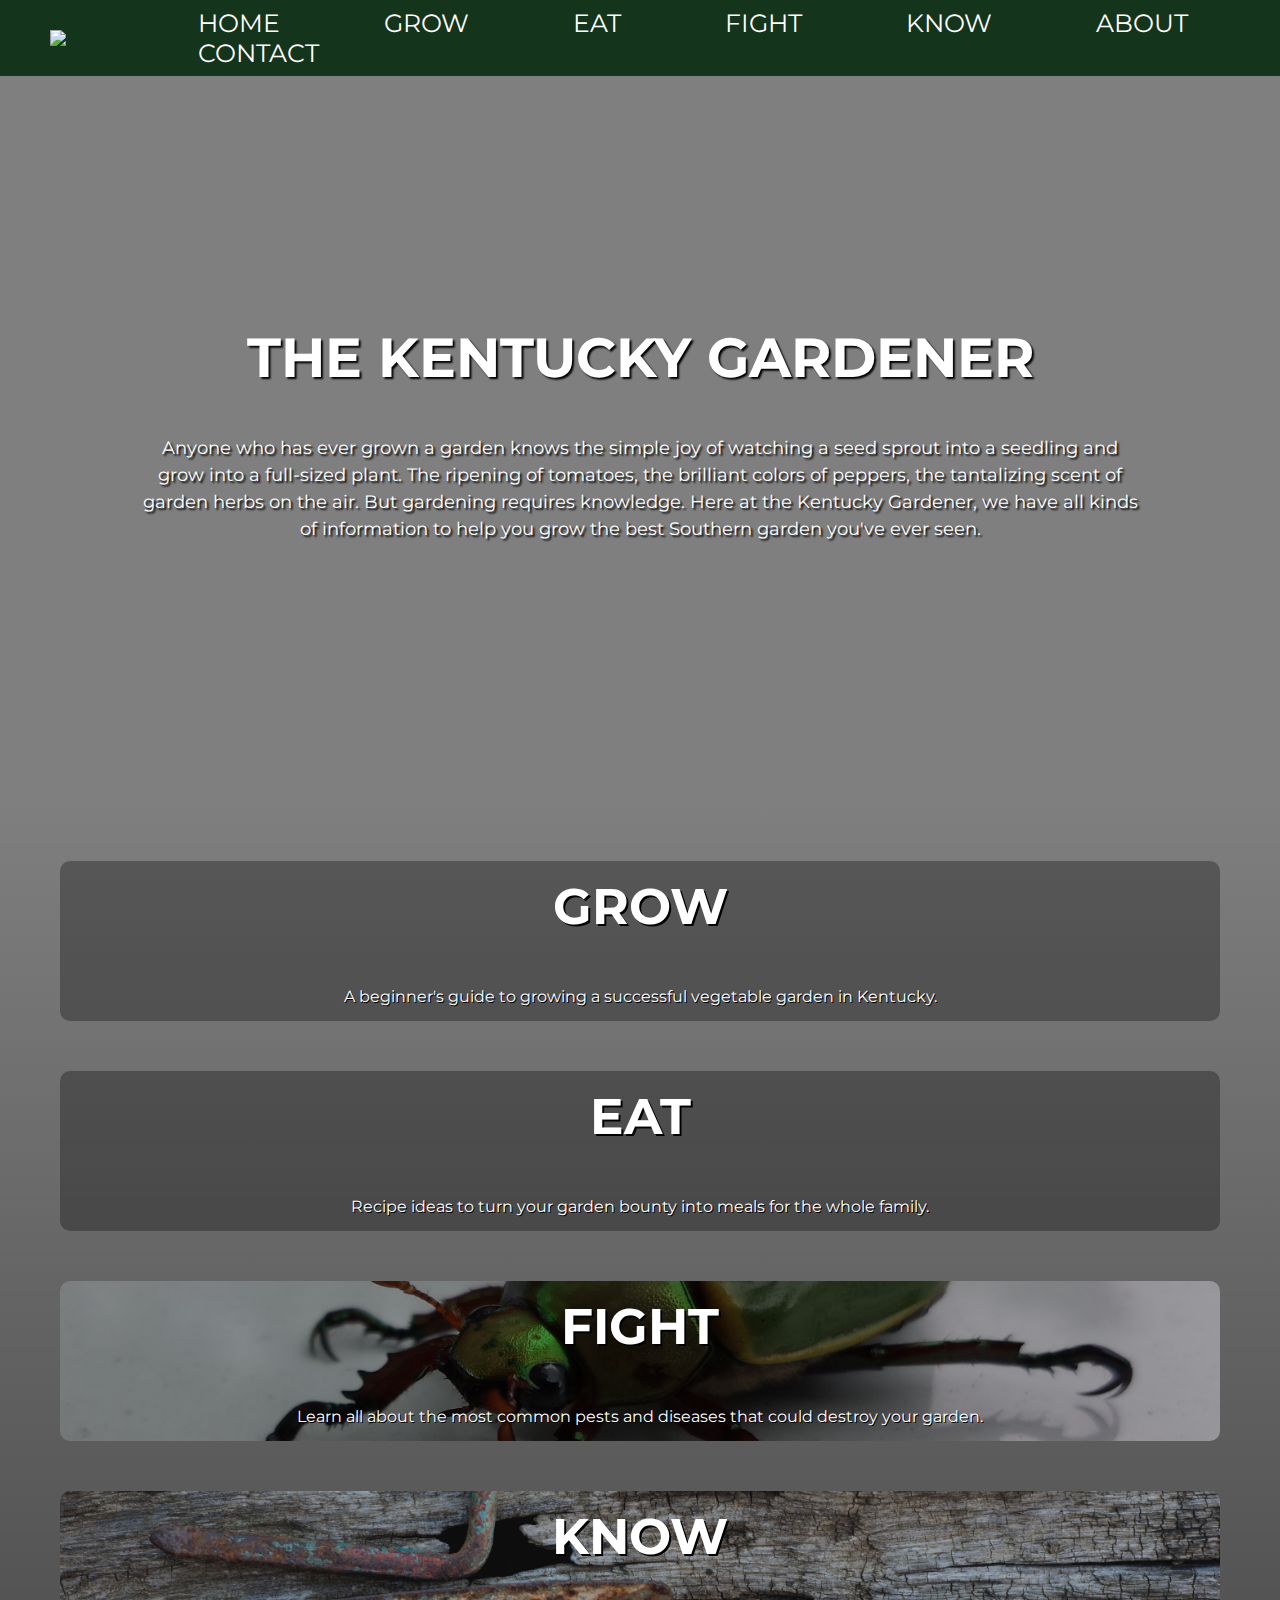
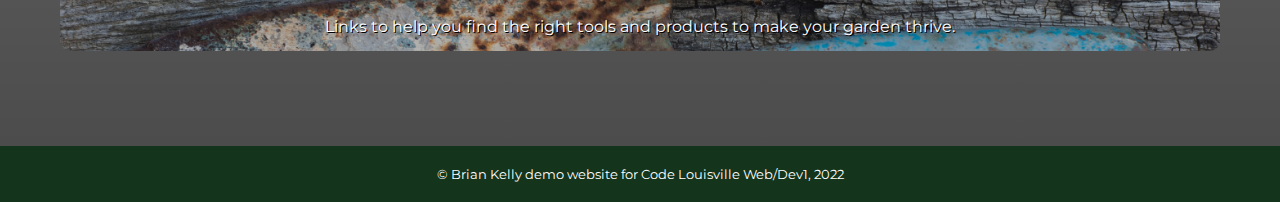
==== index.html @ c199f6f4 "Created here containers for all 7 pages" ====
<!DOCTYPE html>
<html lang="en">

<head>
    <meta charset="UTF-8">
    <meta http-equiv="X-UA-Compatible" content="IE=edge">
    <meta name="viewport" content="width=device-width, initial-scale=1.0">
    <link rel="stylesheet" href="styles.css">

    <link href="https://fonts.googleapis.com/css2?family=Montserrat:wght@600&display=swap" rel="stylesheet">

    <title>Kentucky Gardener</title>
</head>

<body>
    <section class="header-container">
        <header class="header-content">
            <img src="images/logo-white.png" class="logo">
            <nav>
                <ul>
                    <li><a href="/">HOME</a></li>
                    <li><a href="grow.html">GROW</a></li>
                    <li><a href="eat.html">EAT</a></li>
                    <li><a href="fight.html">FIGHT</a></li>
                    <li><a href="know.html">KNOW</a></li>
                    <li><a href="about.html">ABOUT</a></li>
                    <li><a href="contact.html">CONTACT</a></li>
                </ul>
            </nav>
        </header>
    </section>

    <section class="hero-container">

        <div class="hero-content">

            <h1>The Kentucky Gardener</h1>

            <p>Anyone who has ever grown a garden knows the simple joy of watching a seed sprout into a seedling and
                grow into a full-sized plant. The ripening of tomatoes, the brilliant colors of peppers, the tantalizing
                scent of garden herbs on the air. But gardening requires knowledge. Here at the
                Kentucky Gardener, we have all kinds of information to help you grow the best Southern garden you've
                ever seen.</p>

        </div>

    </section>

    <section class="card-container">

        <main class="card-content">
            <a href="grow.html" class="card-nav">
                <article class="card card-grow">
                    <h2>GROW</h2>
                    <p>A beginner's guide to growing a successful vegetable
                        garden in Kentucky.
                    </p>
                </article>
            </a>
            <a href="eat.html" class="card-nav">
                <article class="card card-eat">
                    <h2>EAT</h2>
                    <p>Recipe ideas to turn your garden bounty into meals for the
                        whole family.</p>
                </article>
            </a>
            <a href="pests.html" class="card-nav">
            <article class="card card-pests">
                <h2>FIGHT</h2>
                <p>Learn all about the most common pests and diseases that could
                    destroy your garden.</p>
            </article>
            </a>
            <a href="know.html" class="card-nav">
            <article class="card card-know">
                <h2>KNOW</h2>
                <p>Links to help you find the right tools and products to make
                    your garden thrive.</p>
            </article>
            </a>
        </main>
    </section>

    <section class="footer-container">

        <footer class="footer-content">

            <p>&copy; Brian Kelly demo website for Code Louisville Web/Dev1, 2022</p>

        </footer>

    </section>
</body>



</html>
---- styles.css ----
* {
    margin: 0;
    padding: 0;
    font-family: 'Montserrat', sans-serif;
}

/* header and navigation */

.header-container {
    background: #14341c;
    display: flex;
    justify-content: center;
    align-items: center;
    padding: 8px 0;
}

.header-content {
    color: white;
    width: 100%;
    display: flex;
    flex-direction: row;
    justify-content: space-between;
    align-items: center;
    padding-right: 50px;
    margin: 0;
}

.logo {
    width: 50px;
    padding: 5px 5px 5px 50px;
}

nav ul li {
    list-style: none;
    display: inline-block;
    padding-left: 100px;
}

nav ul li a {
    text-decoration: none;
    color: white;
    font-size: 25px;
}

/* main container for each page */

.hero-container {
    display: flex;
    background-image: linear-gradient(rgba(0, 0, 0, 50%), rgba(0, 0, 0, 50%)), url(images/main-background.jpg);
    background-size: cover;
    height: 80vh;
    margin: 0;
    align-items: center;
    justify-content: center;
}

/* change the background images based on the landing page */

.hero-container-grow {
    background-image: linear-gradient(rgba(0, 0, 0, 50%), rgba(0, 0, 0, 50%)), url(images/grow.jpg);
}

.hero-container-eat {
    background-image: linear-gradient(rgba(0, 0, 0, 50%), rgba(0, 0, 0, 50%)), url(images/eat.jpg);
}

.hero-container-fight {
    background-image: linear-gradient(rgba(0, 0, 0, 50%), rgba(0, 0, 0, 50%)), url(images/fight.jpg);
}

.hero-container-know {
    background-image: linear-gradient(rgba(0, 0, 0, 50%), rgba(0, 0, 0, 50%)), url(images/know.jpg);
}

.hero-container-about {
    background-image: linear-gradient(rgba(0, 0, 0, 50%), rgba(0, 0, 0, 50%)), url(images/about.jpg);
}
 
.hero-container-contact {
        background-image: linear-gradient(rgba(0, 0, 0, 50%), rgba(0, 0, 0, 50%)), url(images/contact.jpg);
}

.hero-content {
    width: 100%;
    max-width: 1000px;
    text-align: center;
    padding: 20px;
    margin: 0 auto;
}

.hero-content h1 {
    font-family: 'Montserrat', sans-serif;
    font-size: 55px;
    color: white;
    line-height: 1;
    margin: 0 0 50px 0;
    text-transform: uppercase;
    text-shadow: 2px 2px 2px black;
}

.hero-content p {
    font-family: 'Montserrat', sans-serif;
    font-size: 18px;
    color: white;
    line-height: 1.5;
    text-shadow: 2px 2px 2px black;
}

/* clickable card section */

.card-container {
    background-image: linear-gradient(rgba(0, 0, 0, 50%), rgba(0, 0, 0, 70%)), url(images/card-background.jpg);
    background-size: cover;
    display: flex;
    justify-content: center;
    align-items: center;
    padding: 30px 0;
}

.card-content {
    color: white;
    width: 100%;
    max-width: 1200px;
    text-align: center;
    padding: 15px;
}

.card {
    border-radius: 10px;
    padding: 15px 25px;
    cursor: pointer;
    margin: 20px 20px 50px 20px;
    background-position: center;
    background-size: cover;
    transition: transform 0.5s;
}

/* change the background images of each card */

.card-grow {
    background-image: linear-gradient(rgba(0, 0, 0, 30%), rgba(0, 0, 0, 30%)), url(images/grow.jpg);
}

.card-eat {
    background-image: linear-gradient(rgba(0, 0, 0, 30%), rgba(0, 0, 0, 30%)), url(images/eat.jpg);
}

.card-pests {
    background-image: linear-gradient(rgba(0, 0, 0, 30%), rgba(0, 0, 0, 30%)), url(images/fight.jpg);
}

.card-know {
    background-image: linear-gradient(rgba(0, 0, 0, 30%), rgba(0, 0, 0, 30%)), url(images/know.jpg);
}

/* assign varous traits to the cards */

.card:hover {
    transform: translateY(-7px);
}

.card p {
    text-shadow: 1px 1px black;
    text-align: center;
    padding-top: 50px;
}

.card h2 {
    color: white;
    text-shadow: 2px 2px black;
    text-align: center;
    font-size: 50px;
}

.card-nav {
    text-decoration: none;
    color: white;
}

/* main footer for each page */

.footer-container {
    background: #14341c;
    display: flex;
    justify-content: center;
    align-items: center;
    padding: 20px;
}

.footer-content {
    font-size: 13px;
    color: white;
    text-align: center;
}


/* TO DO figure out where to put these in proper order */

.item-container {
    background: #14341c;
    display: flex;
    flex-direction: row;
    justify-content: space-between;
    margin: 50px;
    max-height: 150px;
    max-width: 1000px;
}

.item-image img {
    display: block;
    max-height: 130px;
    padding: 10px;
}

.item-container p {
    color: white;
    padding: 10px;
    text-align: center;
    
}
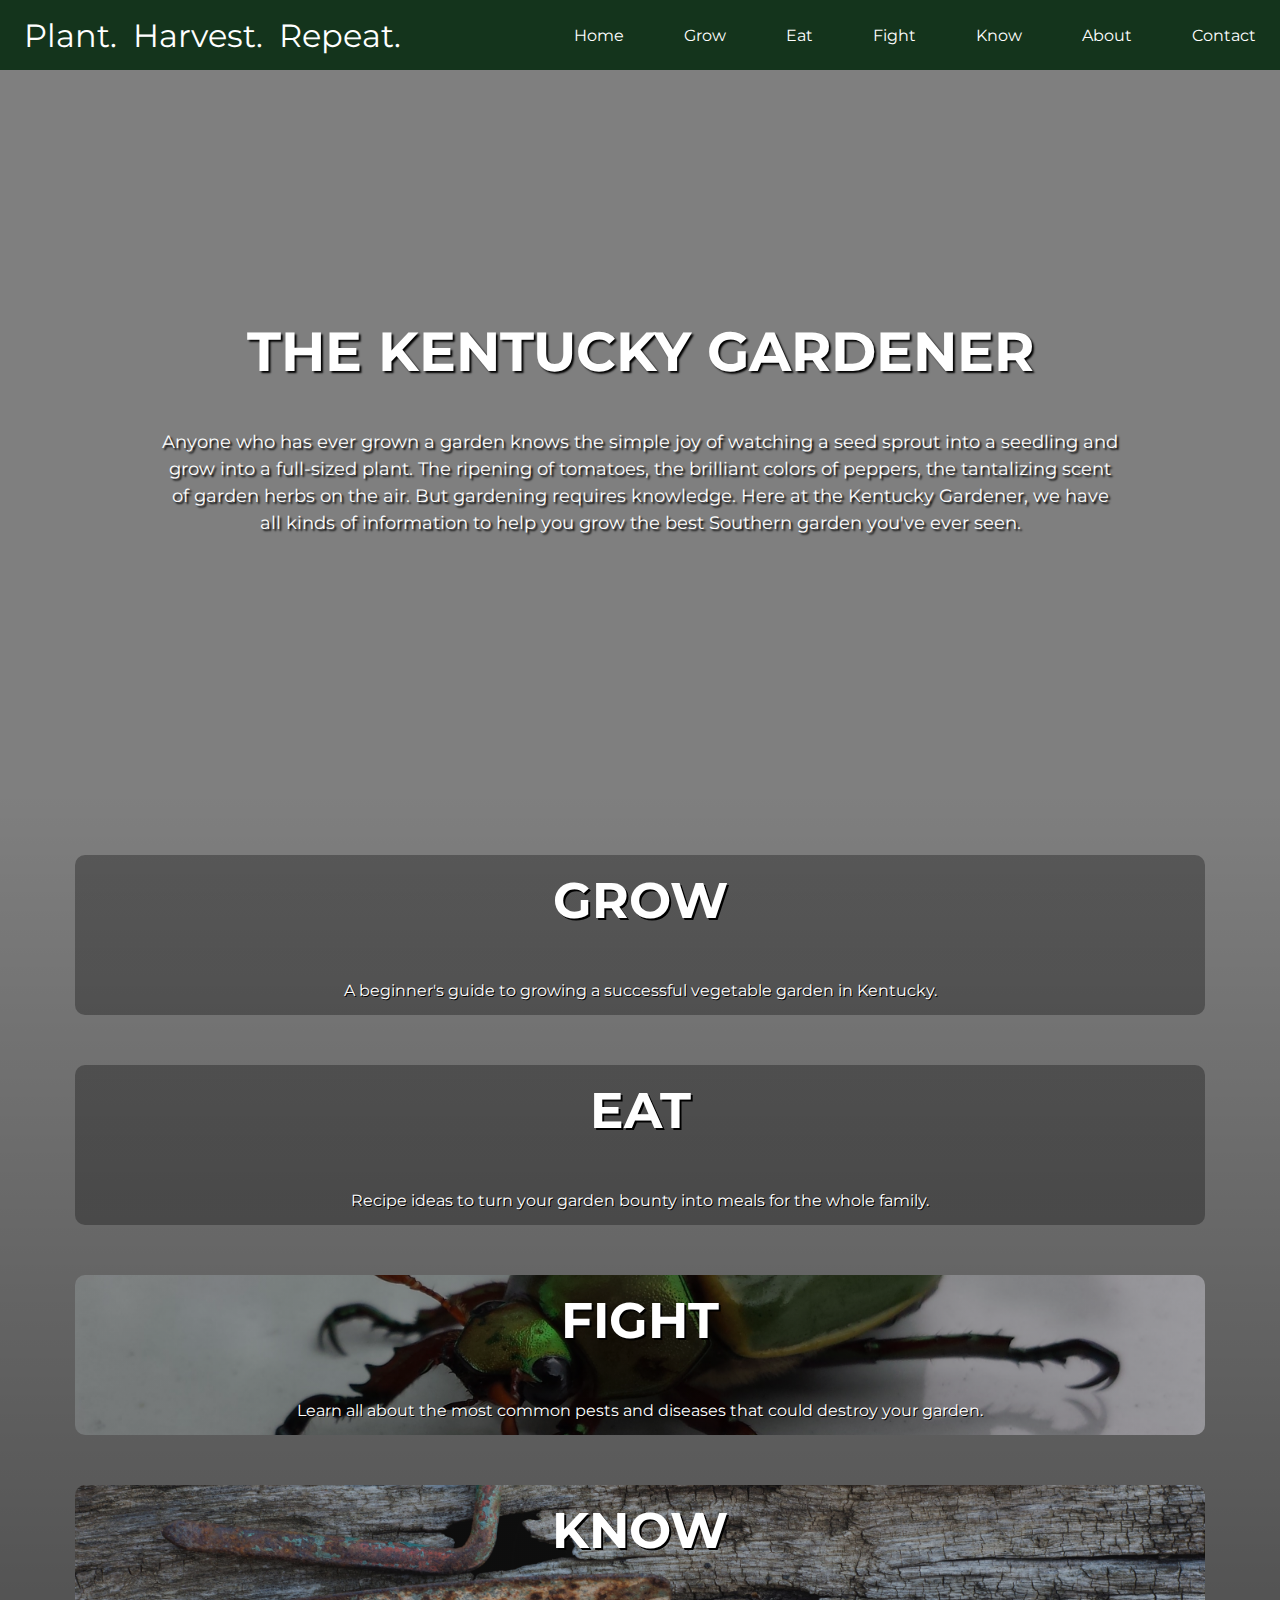
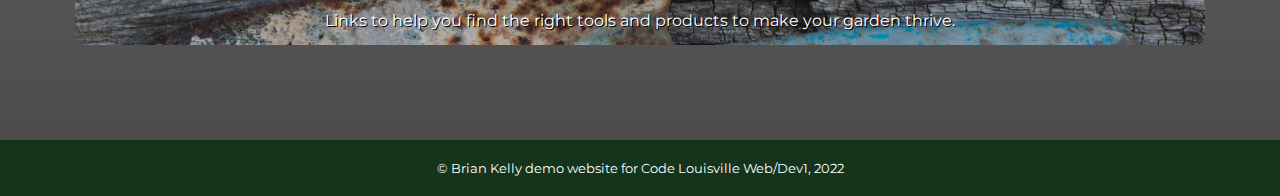
==== commit 9c339018: "Made the navbar lowercase letters." ====
--- a/index.html
+++ b/index.html
@@ -6,6 +6,8 @@
     <meta http-equiv="X-UA-Compatible" content="IE=edge">
     <meta name="viewport" content="width=device-width, initial-scale=1.0">
     <link rel="stylesheet" href="styles.css">
+    <script src="script.js" defer></script>
+    
 
     <link href="https://fonts.googleapis.com/css2?family=Montserrat:wght@600&display=swap" rel="stylesheet">
 
@@ -13,22 +15,25 @@
 </head>
 
 <body>
-    <section class="header-container">
-        <header class="header-content">
-            <img src="images/logo-white.png" class="logo">
-            <nav>
-                <ul>
-                    <li><a href="/">HOME</a></li>
-                    <li><a href="grow.html">GROW</a></li>
-                    <li><a href="eat.html">EAT</a></li>
-                    <li><a href="fight.html">FIGHT</a></li>
-                    <li><a href="know.html">KNOW</a></li>
-                    <li><a href="about.html">ABOUT</a></li>
-                    <li><a href="contact.html">CONTACT</a></li>
+    <header>
+            <nav class="navbar">
+                <div class="slogan">Plant. &nbsp;Harvest. &nbsp;Repeat.</div>
+                <ul class="nav-menu">
+                    <li class="nav-item"><a href="/">Home</a></li>
+                    <li class="nav-item"><a href="grow.html">Grow</a></li>
+                    <li class="nav-item"><a href="eat.html">Eat</a></li>
+                    <li class="nav-item"><a href="fight.html">Fight</a></li>
+                    <li class="nav-item"><a href="know.html">Know</a></li>
+                    <li class="nav-item"><a href="about.html">About</a></li>
+                    <li class="nav-item"><a href="contact.html">Contact</a></li>
                 </ul>
+                <div class="hamburger">
+                    <span class="bar"></span>
+                    <span class="bar"></span>
+                    <span class="bar"></span>
+                </div>
             </nav>
         </header>
-    </section>
 
     <section class="hero-container">
 
@@ -64,8 +69,8 @@
                         whole family.</p>
                 </article>
             </a>
-            <a href="pests.html" class="card-nav">
-            <article class="card card-pests">
+            <a href="fight.html" class="card-nav">
+            <article class="card card-fight">
                 <h2>FIGHT</h2>
                 <p>Learn all about the most common pests and diseases that could
                     destroy your garden.</p>
--- a/styles.css
+++ b/styles.css
@@ -1,4 +1,5 @@
 * {
+    box-sizing: border-box;
     margin: 0;
     padding: 0;
     font-family: 'Montserrat', sans-serif;
@@ -6,40 +7,57 @@
 
 /* header and navigation */
 
-.header-container {
-    background: #14341c;
-    display: flex;
-    justify-content: center;
-    align-items: center;
-    padding: 8px 0;
-}
-
-.header-content {
-    color: white;
-    width: 100%;
-    display: flex;
-    flex-direction: row;
+header {
+    background-color: #14341c;
+}
+
+li {
+    list-style: none;
+}
+
+a {
+    color: white;
+    text-decoration: none;
+}
+
+.navbar {
+    min-height: 70px;
+    display: flex;
     justify-content: space-between;
     align-items: center;
-    padding-right: 50px;
-    margin: 0;
-}
-
-.logo {
-    width: 50px;
-    padding: 5px 5px 5px 50px;
-}
-
-nav ul li {
-    list-style: none;
-    display: inline-block;
-    padding-left: 100px;
-}
-
-nav ul li a {
-    text-decoration: none;
-    color: white;
-    font-size: 25px;
+    padding: 0 24px;
+}
+
+.nav-menu {
+    display: flex;
+    justify-content: space-between;
+    align-items: center;
+    gap: 60px;
+}
+
+.nav-menu a:hover {
+    color: rgb(113, 236, 56);
+    transition: .5s;
+}
+
+.slogan {
+    font-size: 2rem;
+    color: white;
+}
+
+.hamburger {
+    display: none;
+    cursor: pointer;
+}
+
+.bar {
+    display: block;
+    width: 25px;
+    height: 3px;
+    margin: 5px auto;
+    -webkit-transition: all 0.3s ease-in-out;
+    transition: all 0.3s ease-in-out;
+    background-color: white;
 }
 
 /* main container for each page */
@@ -58,26 +76,32 @@
 
 .hero-container-grow {
     background-image: linear-gradient(rgba(0, 0, 0, 50%), rgba(0, 0, 0, 50%)), url(images/grow.jpg);
+    background-position: center;
 }
 
 .hero-container-eat {
     background-image: linear-gradient(rgba(0, 0, 0, 50%), rgba(0, 0, 0, 50%)), url(images/eat.jpg);
+    background-position: center;
 }
 
 .hero-container-fight {
     background-image: linear-gradient(rgba(0, 0, 0, 50%), rgba(0, 0, 0, 50%)), url(images/fight.jpg);
+    background-position: center;
 }
 
 .hero-container-know {
     background-image: linear-gradient(rgba(0, 0, 0, 50%), rgba(0, 0, 0, 50%)), url(images/know.jpg);
+    background-position: center;
 }
 
 .hero-container-about {
     background-image: linear-gradient(rgba(0, 0, 0, 50%), rgba(0, 0, 0, 50%)), url(images/about.jpg);
-}
- 
+    background-position: center;
+}
+
 .hero-container-contact {
-        background-image: linear-gradient(rgba(0, 0, 0, 50%), rgba(0, 0, 0, 50%)), url(images/contact.jpg);
+    background-image: linear-gradient(rgba(0, 0, 0, 50%), rgba(0, 0, 0, 50%)), url(images/contact.jpg);
+    background-position: center;
 }
 
 .hero-content {
@@ -145,7 +169,7 @@
     background-image: linear-gradient(rgba(0, 0, 0, 30%), rgba(0, 0, 0, 30%)), url(images/eat.jpg);
 }
 
-.card-pests {
+.card-fight {
     background-image: linear-gradient(rgba(0, 0, 0, 30%), rgba(0, 0, 0, 30%)), url(images/fight.jpg);
 }
 
@@ -216,5 +240,58 @@
     color: white;
     padding: 10px;
     text-align: center;
-    
+
+}
+
+/* MEDIA QUERY SMARTPHONES */
+
+@media(max-width:768px) {
+    .hamburger {
+        display: block;
+    }
+
+    .hamburger.active .bar:nth-child(1) {
+        transform: translateY(8px) rotate(45deg);
+    }
+
+    .hamburger.active .bar:nth-child(2) {
+        opacity: 0;
+    }
+
+    .hamburger.active .bar:nth-child(3) {
+        transform: translateY(-8px) rotate(-45deg);
+    }
+
+    .nav-menu {
+        position: fixed;
+        left: -100%;
+        top: 70px;
+        gap: 0;
+        flex-direction: column;
+        background-color: #14341c;
+        width: 100%;
+        text-align: center;
+        transition: .5s;
+    }
+
+    .nav-item {
+        margin: 16px 0;
+    }
+
+    .nav-menu.active {
+        left: 0;
+        background-color: rgb(3, 63, 20);
+    }
+
+    .slogan {
+        font-size: 1rem;
+    }
+
+    .hero-content h1 {
+        font-size: 40px;
+    }
+
+    .hero-content p {
+        font-size: 16px;
+    }
 }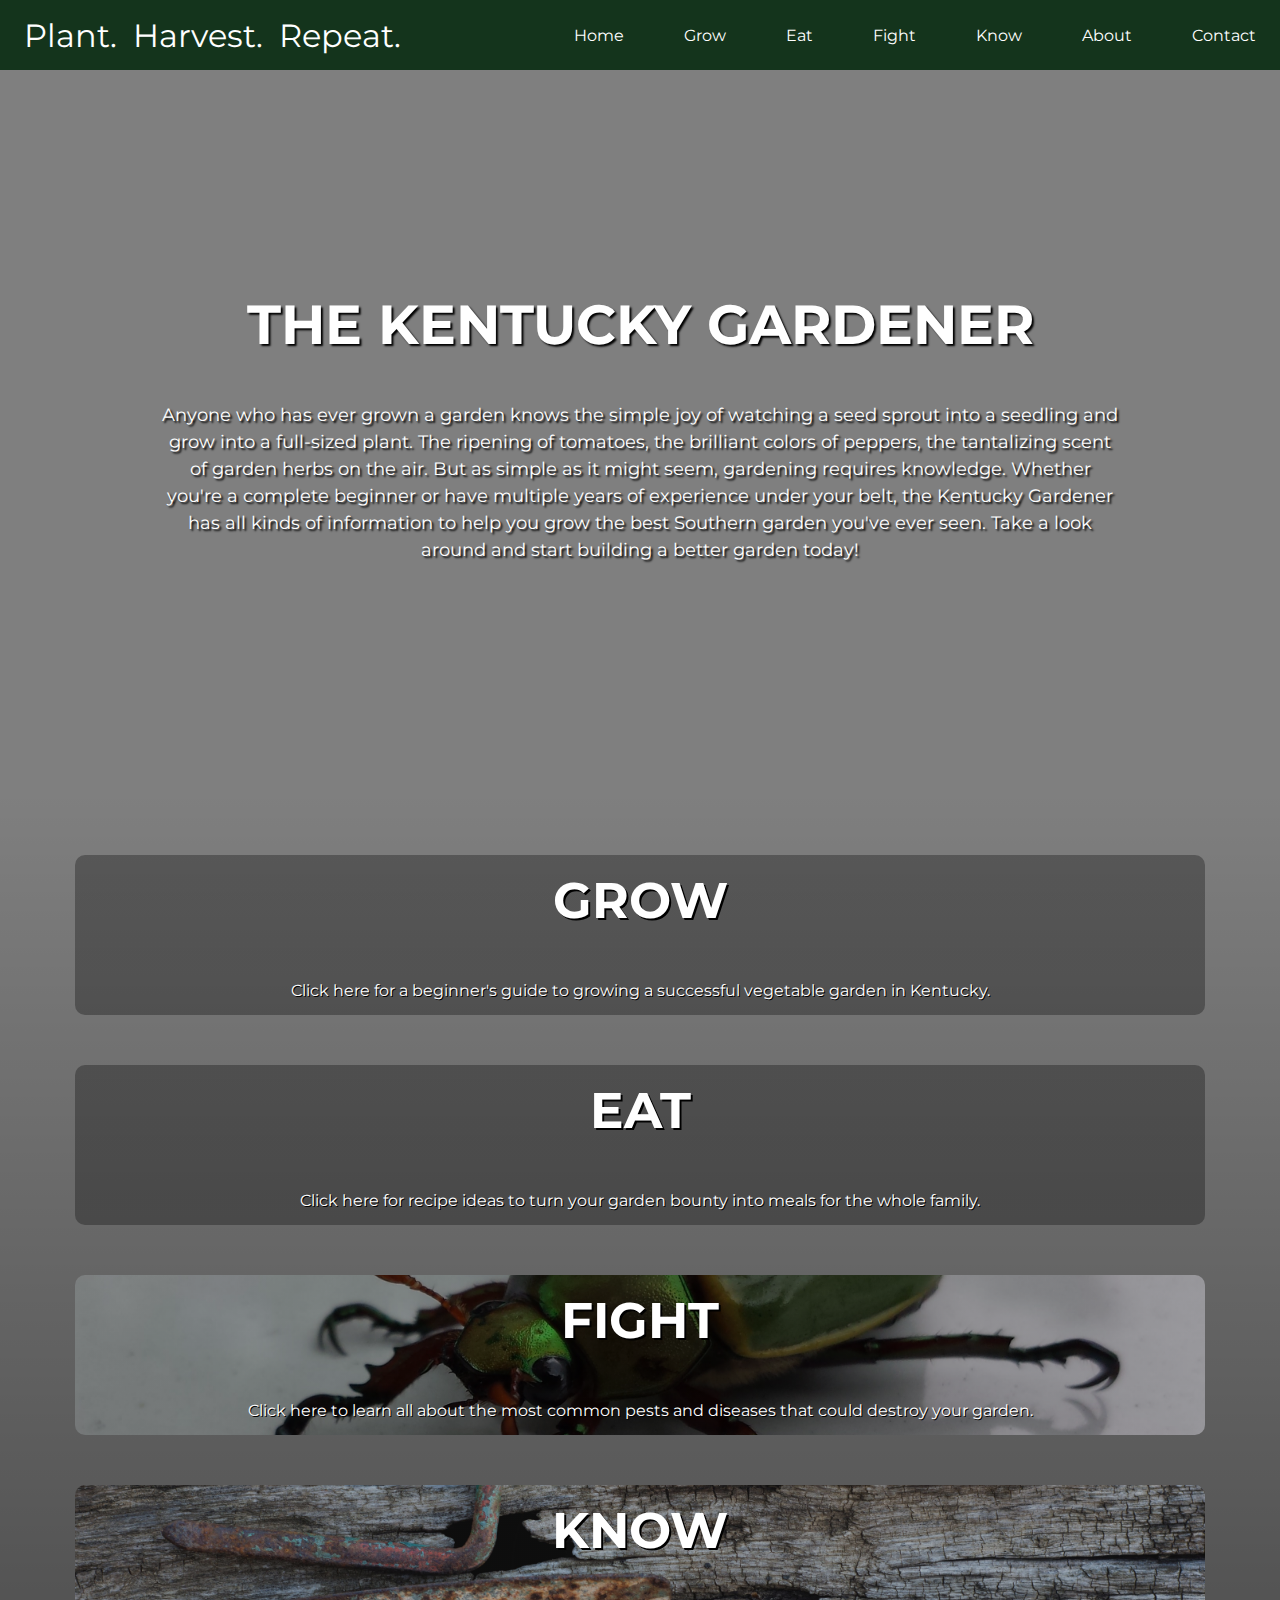
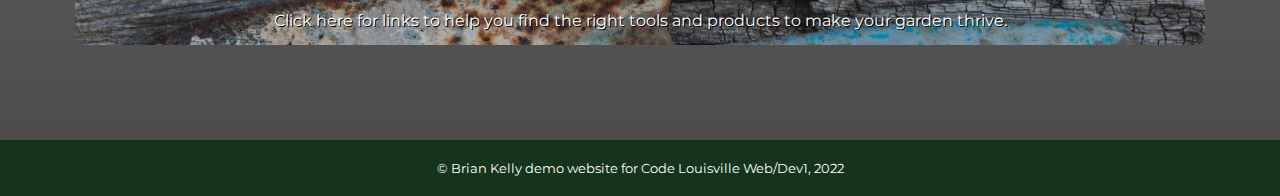
==== commit c28c5bfd: "Added copy for hero sections on all pages." ====
--- a/index.html
+++ b/index.html
@@ -7,7 +7,7 @@
     <meta name="viewport" content="width=device-width, initial-scale=1.0">
     <link rel="stylesheet" href="styles.css">
     <script src="script.js" defer></script>
-    
+
 
     <link href="https://fonts.googleapis.com/css2?family=Montserrat:wght@600&display=swap" rel="stylesheet">
 
@@ -16,24 +16,24 @@
 
 <body>
     <header>
-            <nav class="navbar">
-                <div class="slogan">Plant. &nbsp;Harvest. &nbsp;Repeat.</div>
-                <ul class="nav-menu">
-                    <li class="nav-item"><a href="/">Home</a></li>
-                    <li class="nav-item"><a href="grow.html">Grow</a></li>
-                    <li class="nav-item"><a href="eat.html">Eat</a></li>
-                    <li class="nav-item"><a href="fight.html">Fight</a></li>
-                    <li class="nav-item"><a href="know.html">Know</a></li>
-                    <li class="nav-item"><a href="about.html">About</a></li>
-                    <li class="nav-item"><a href="contact.html">Contact</a></li>
-                </ul>
-                <div class="hamburger">
-                    <span class="bar"></span>
-                    <span class="bar"></span>
-                    <span class="bar"></span>
-                </div>
-            </nav>
-        </header>
+        <nav class="navbar">
+            <div class="slogan">Plant. &nbsp;Harvest. &nbsp;Repeat.</div>
+            <ul class="nav-menu">
+                <li class="nav-item"><a href="/">Home</a></li>
+                <li class="nav-item"><a href="grow.html">Grow</a></li>
+                <li class="nav-item"><a href="eat.html">Eat</a></li>
+                <li class="nav-item"><a href="fight.html">Fight</a></li>
+                <li class="nav-item"><a href="know.html">Know</a></li>
+                <li class="nav-item"><a href="about.html">About</a></li>
+                <li class="nav-item"><a href="contact.html">Contact</a></li>
+            </ul>
+            <div class="hamburger">
+                <span class="bar"></span>
+                <span class="bar"></span>
+                <span class="bar"></span>
+            </div>
+        </nav>
+    </header>
 
     <section class="hero-container">
 
@@ -43,9 +43,10 @@
 
             <p>Anyone who has ever grown a garden knows the simple joy of watching a seed sprout into a seedling and
                 grow into a full-sized plant. The ripening of tomatoes, the brilliant colors of peppers, the tantalizing
-                scent of garden herbs on the air. But gardening requires knowledge. Here at the
-                Kentucky Gardener, we have all kinds of information to help you grow the best Southern garden you've
-                ever seen.</p>
+                scent of garden herbs on the air. But as simple as it might seem, gardening requires knowledge. Whether
+                you're a complete beginner or have multiple years of experience under your belt, the Kentucky Gardener
+                has all kinds of information to help you grow the best Southern garden you've ever seen. Take a look
+                around and start building a better garden today!</p>
 
         </div>
 
@@ -57,31 +58,30 @@
             <a href="grow.html" class="card-nav">
                 <article class="card card-grow">
                     <h2>GROW</h2>
-                    <p>A beginner's guide to growing a successful vegetable
-                        garden in Kentucky.
+                    <p>Click here for a beginner's guide to growing a successful vegetable garden in Kentucky.
                     </p>
                 </article>
             </a>
             <a href="eat.html" class="card-nav">
                 <article class="card card-eat">
                     <h2>EAT</h2>
-                    <p>Recipe ideas to turn your garden bounty into meals for the
-                        whole family.</p>
+                    <p>Click here for recipe ideas to turn your garden bounty into meals for the whole family.
+                    </p>
                 </article>
             </a>
             <a href="fight.html" class="card-nav">
-            <article class="card card-fight">
-                <h2>FIGHT</h2>
-                <p>Learn all about the most common pests and diseases that could
-                    destroy your garden.</p>
-            </article>
+                <article class="card card-fight">
+                    <h2>FIGHT</h2>
+                    <p>Click here to learn all about the most common pests and diseases that could destroy your garden.
+                    </p>
+                </article>
             </a>
             <a href="know.html" class="card-nav">
-            <article class="card card-know">
-                <h2>KNOW</h2>
-                <p>Links to help you find the right tools and products to make
-                    your garden thrive.</p>
-            </article>
+                <article class="card card-know">
+                    <h2>KNOW</h2>
+                    <p>Click here for links to help you find the right tools and products to make your garden thrive.
+                    </p>
+                </article>
             </a>
         </main>
     </section>
--- a/styles.css
+++ b/styles.css
@@ -44,6 +44,8 @@
     font-size: 2rem;
     color: white;
 }
+
+/* hamburger menu (hidden unless viewed on a smartphone screen) */
 
 .hamburger {
     display: none;
@@ -60,7 +62,7 @@
     background-color: white;
 }
 
-/* main container for each page */
+/* main hero container for each page */
 
 .hero-container {
     display: flex;
@@ -72,7 +74,7 @@
     justify-content: center;
 }
 
-/* change the background images based on the landing page */
+/* change the hero container background images based on the landing page */
 
 .hero-container-grow {
     background-image: linear-gradient(rgba(0, 0, 0, 50%), rgba(0, 0, 0, 50%)), url(images/grow.jpg);
@@ -103,6 +105,8 @@
     background-image: linear-gradient(rgba(0, 0, 0, 50%), rgba(0, 0, 0, 50%)), url(images/contact.jpg);
     background-position: center;
 }
+
+/* main hero content */
 
 .hero-content {
     width: 100%;
@@ -218,7 +222,7 @@
 }
 
 
-/* TO DO figure out where to put these in proper order */
+/* TO DO make accordion boxes, figure out where to put these in proper order */
 
 .item-container {
     background: #14341c;
@@ -243,7 +247,8 @@
 
 }
 
-/* MEDIA QUERY SMARTPHONES */
+/* media query for smartphones. hides the hamburger menu on large screens
+and makes it appear on smaller ones. creates an "x" animation */
 
 @media(max-width:768px) {
     .hamburger {
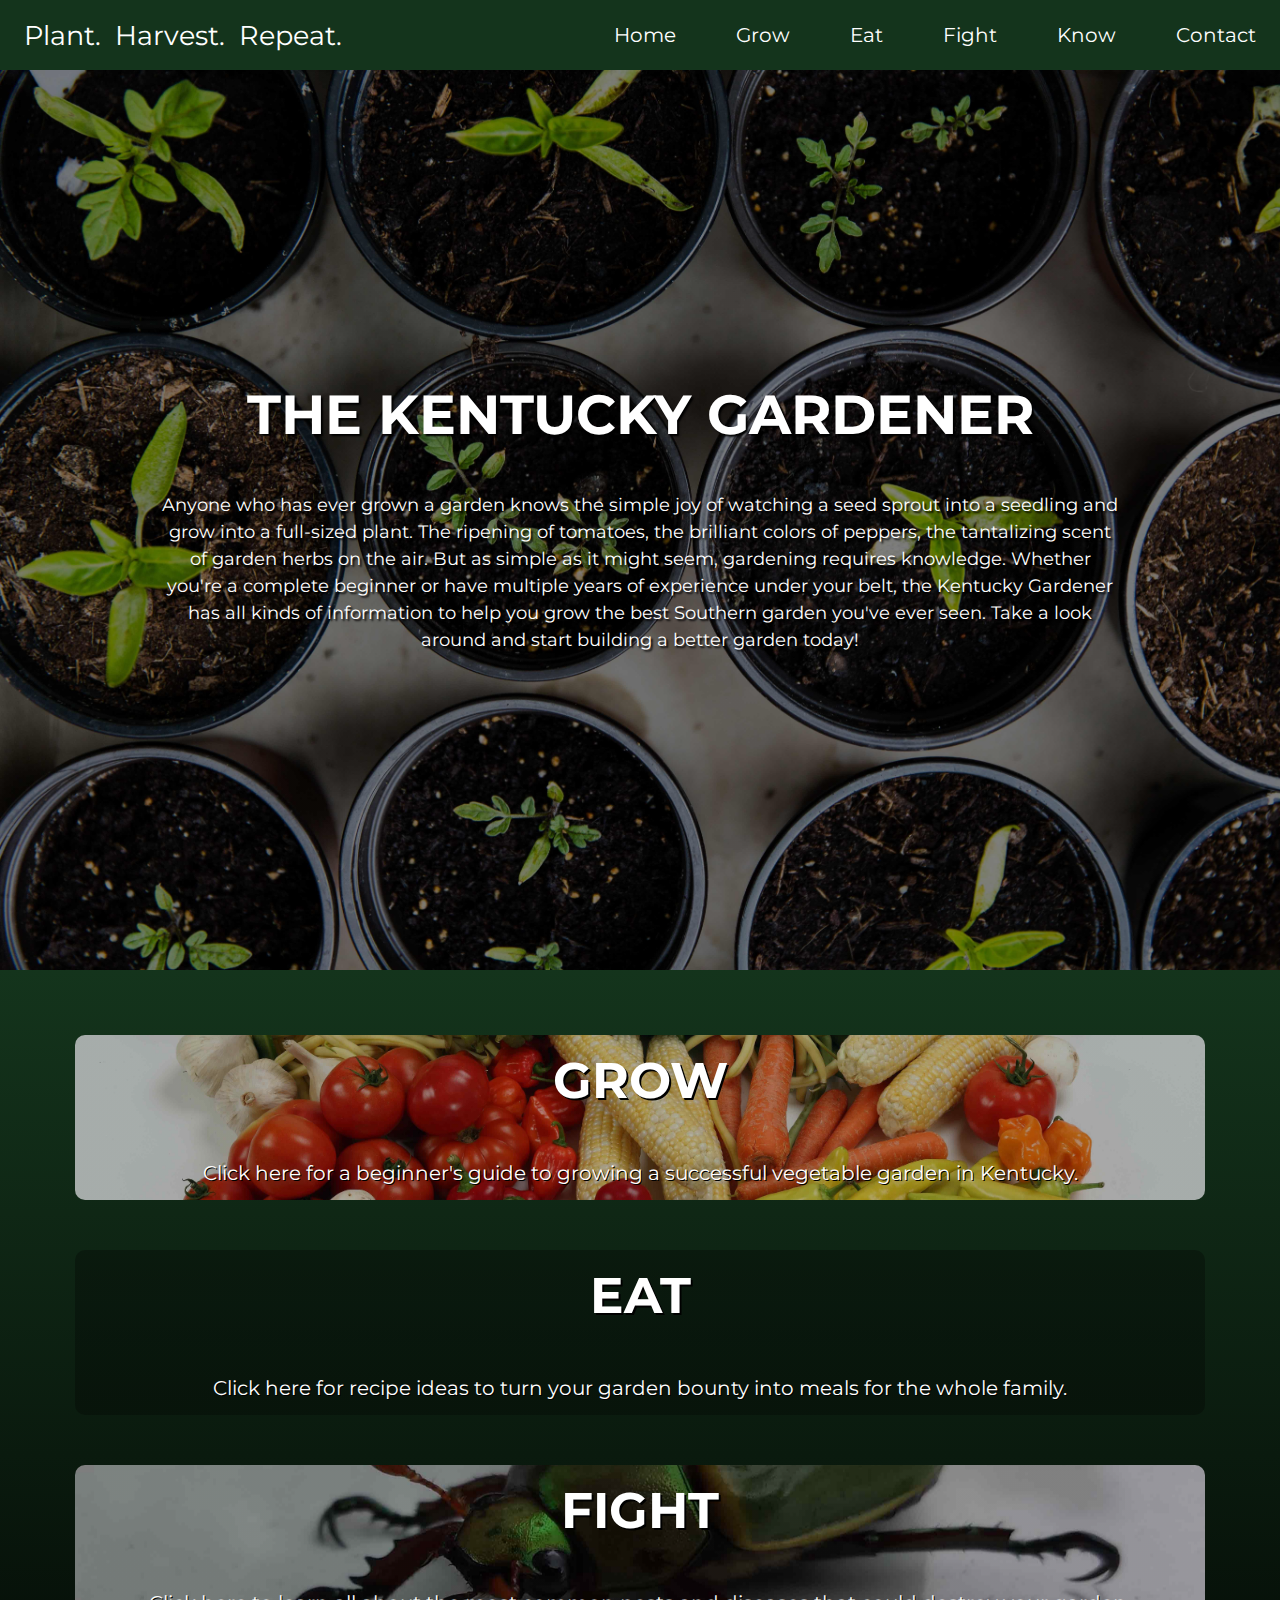
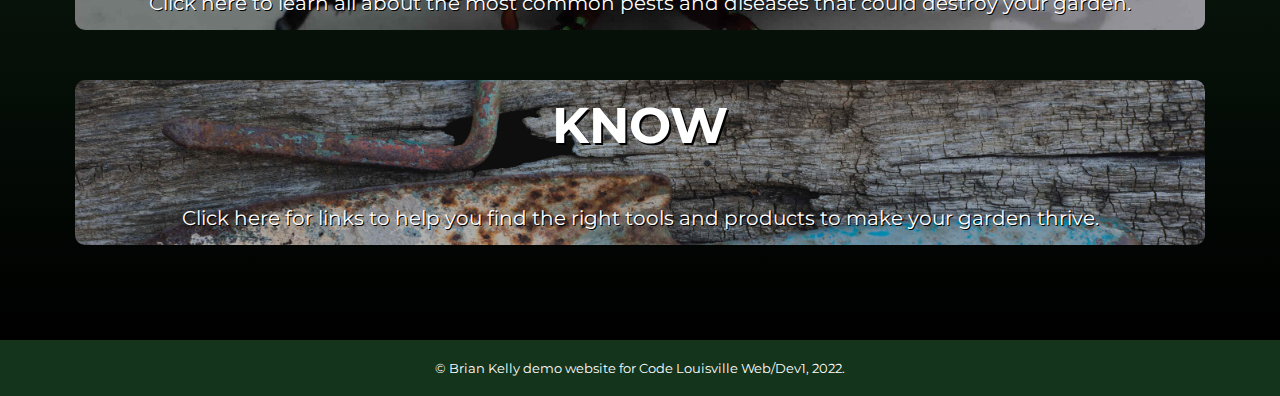
==== commit 6d6a22b2: "Changed sizes of all the pictures and added alt tags." ====
--- a/index.html
+++ b/index.html
@@ -7,11 +7,8 @@
     <meta name="viewport" content="width=device-width, initial-scale=1.0">
     <link rel="stylesheet" href="styles.css">
     <script src="script.js" defer></script>
-
-
     <link href="https://fonts.googleapis.com/css2?family=Montserrat:wght@600&display=swap" rel="stylesheet">
-
-    <title>Kentucky Gardener</title>
+    <title>Kentucky Gardener | Home</title>
 </head>
 
 <body>
@@ -24,36 +21,29 @@
                 <li class="nav-item"><a href="eat.html">Eat</a></li>
                 <li class="nav-item"><a href="fight.html">Fight</a></li>
                 <li class="nav-item"><a href="know.html">Know</a></li>
-                <li class="nav-item"><a href="about.html">About</a></li>
                 <li class="nav-item"><a href="contact.html">Contact</a></li>
             </ul>
-            <div class="hamburger">
+            <button class="hamburger">
                 <span class="bar"></span>
                 <span class="bar"></span>
                 <span class="bar"></span>
-            </div>
+            </button>
         </nav>
     </header>
 
     <section class="hero-container">
-
         <div class="hero-content">
-
             <h1>The Kentucky Gardener</h1>
-
             <p>Anyone who has ever grown a garden knows the simple joy of watching a seed sprout into a seedling and
                 grow into a full-sized plant. The ripening of tomatoes, the brilliant colors of peppers, the tantalizing
                 scent of garden herbs on the air. But as simple as it might seem, gardening requires knowledge. Whether
                 you're a complete beginner or have multiple years of experience under your belt, the Kentucky Gardener
                 has all kinds of information to help you grow the best Southern garden you've ever seen. Take a look
                 around and start building a better garden today!</p>
-
         </div>
-
     </section>
 
     <section class="card-container">
-
         <main class="card-content">
             <a href="grow.html" class="card-nav">
                 <article class="card card-grow">
@@ -87,16 +77,11 @@
     </section>
 
     <section class="footer-container">
+        <footer class="footer-content">
+            <p>&copy; Brian Kelly demo website for Code Louisville Web/Dev1, 2022.</p>
+        </footer>
+    </section>
 
-        <footer class="footer-content">
-
-            <p>&copy; Brian Kelly demo website for Code Louisville Web/Dev1, 2022</p>
-
-        </footer>
-
-    </section>
 </body>
 
-
-
 </html>--- a/styles.css
+++ b/styles.css
@@ -1,3 +1,5 @@
+/* styling for entire document, including google fonts */
+
 * {
     box-sizing: border-box;
     margin: 0;
@@ -18,6 +20,7 @@
 a {
     color: white;
     text-decoration: none;
+    font-size: 20px;
 }
 
 .navbar {
@@ -41,7 +44,7 @@
 }
 
 .slogan {
-    font-size: 2rem;
+    font-size: 1.7rem;
     color: white;
 }
 
@@ -50,6 +53,8 @@
 .hamburger {
     display: none;
     cursor: pointer;
+    background: none;
+    border: none;
 }
 
 .bar {
@@ -68,7 +73,7 @@
     display: flex;
     background-image: linear-gradient(rgba(0, 0, 0, 50%), rgba(0, 0, 0, 50%)), url(images/main-background.jpg);
     background-size: cover;
-    height: 80vh;
+    height: 100vh;
     margin: 0;
     align-items: center;
     justify-content: center;
@@ -93,11 +98,6 @@
 
 .hero-container-know {
     background-image: linear-gradient(rgba(0, 0, 0, 50%), rgba(0, 0, 0, 50%)), url(images/know.jpg);
-    background-position: center;
-}
-
-.hero-container-about {
-    background-image: linear-gradient(rgba(0, 0, 0, 50%), rgba(0, 0, 0, 50%)), url(images/about.jpg);
     background-position: center;
 }
 
@@ -137,8 +137,8 @@
 /* clickable card section */
 
 .card-container {
-    background-image: linear-gradient(rgba(0, 0, 0, 50%), rgba(0, 0, 0, 70%)), url(images/card-background.jpg);
-    background-size: cover;
+    background-color: #14341c;
+    background-image: linear-gradient(#14341c, black);
     display: flex;
     justify-content: center;
     align-items: center;
@@ -221,34 +221,155 @@
     text-align: center;
 }
 
-
-/* TO DO make accordion boxes, figure out where to put these in proper order */
-
-.item-container {
-    background: #14341c;
-    display: flex;
-    flex-direction: row;
-    justify-content: space-between;
-    margin: 50px;
-    max-height: 150px;
+/* accordion content boxes for grow, eat, fight, and know sub-pages */
+
+.accordion-container {
+    display: flex;
+    flex-direction: column;
+    justify-content: center;
+    align-items: center;
+    background-color: #14341c;
+    background-image: linear-gradient(#14341c, black);
+}
+
+.accordion-section-header {
+    text-align: center;
+    padding: 3rem 0;
+    font-size: 2.5rem;
+    color: white;
+    text-shadow: 2px 2px 2px black;
+}
+
+.accordion-box {
+    width: 60%;
     max-width: 1000px;
-}
-
-.item-image img {
-    display: block;
-    max-height: 130px;
-    padding: 10px;
-}
-
-.item-container p {
-    color: white;
-    padding: 10px;
-    text-align: center;
-
+    margin: 0 0 0.5rem 0;
+}
+
+.accordion-item {
+    background-color: rgb(4, 110, 39);
+    color: white;
+    margin: 1rem 0;
+    border-radius: 0.5rem;
+    border-color: white;
+    border-style: solid;
+    border-width: 1px;
+    box-shadow: 0 2px 5px 0 black;
+}
+
+.accordion-item-header {
+    padding: 0.5rem 3rem 0.5rem 1rem;
+    min-height: 3.5rem;
+    line-height: 1.25rem;
+    font-weight: bold;
+    font-size: 1.5rem;
+    display: flex;
+    align-items: center;
+    position: relative;
+    cursor: pointer;
+    text-shadow: 1px 1px 1px black;
+}
+
+.accordion-item-header::after {
+    content: "\25BE";
+    font-size: 2rem;
+    position: absolute;
+    right: 1rem;
+    transition: transform 0.3s ease-in-out;
+}
+
+.accordion-item-header.active::after {
+    transform: rotate(-180deg);
+}
+
+.accordion-image {
+    height: 134px;
+    width: 150px;
+    float: left;
+    object-fit: cover;
+    margin: 15px 20px 5px 0;
+    border-color: #14341c;
+    border-style: solid;
+    border-width: 2px;
+}
+
+.accordion-item-body {
+    max-height: 0;
+    overflow: hidden;
+    transition: max-height 0.3s ease-out;
+}
+
+.accordion-item-body-content {
+    padding: 1rem;
+    line-height: 1.5rem;
+    border-top: 2px solid;
+    border-image: linear-gradient(to right, transparent, #14341c, transparent) 1;
+    text-shadow: 1px 1px 1px black;
+}
+
+.accordion-item-body-content a {
+        font-size: 16px;
+        text-align: center;
+        display: block;
+        padding: 0 0 10px 0;
+}
+
+.accordion-box:nth-last-of-type(1) {
+    padding-bottom: 75px;
+}
+
+/* contact form container styling*/
+
+form {
+    background-color: #14341c;
+    display: flex;
+    flex-direction: column;
+    padding: 30px 60px;
+    width: 90%;
+    max-width: 600px;
+    border-radius: 10px;
+}
+
+/* contact form header */
+
+form h3 {
+    color: white;
+    font-weight: 800;
+    text-align: center;
+    margin-bottom: 20px;
+}
+
+/* contact form input field styling */
+
+form input,
+form textarea {
+    border: 0;
+    margin: 10px 0;
+    padding: 20px;
+    outline: none;
+    background: #e6e2e2;
+    font-size: 16px;
+}
+
+/* contact form button styling */
+
+.button {
+    padding: 15px;
+    background: #0e8e41;
+    color: #fff;
+    font-size: 18px;
+    border: 0;
+    outline: none;
+    cursor: pointer;
+    width: 150px;
+    margin: 20px auto 0;
+    border-radius: 30px;
 }
 
 /* media query for smartphones. hides the hamburger menu on large screens
-and makes it appear on smaller ones. creates an "x" animation */
+and makes it appear on smaller ones. creates an "x" animation. makes the 
+main hero h1 and hero paragraphs smaller. also drops font size on the 
+h3 for the contact form and the h1 for the accordion headers*/
 
 @media(max-width:768px) {
     .hamburger {
@@ -299,4 +420,15 @@
     .hero-content p {
         font-size: 16px;
     }
+
+    form h3 {
+        font-size: 16px;
+    }
+
+    .accordion-item-header {
+        font-size: 1rem;
+    }
+    .accordion-item-body-content a {
+        text-align: left;
+}
 }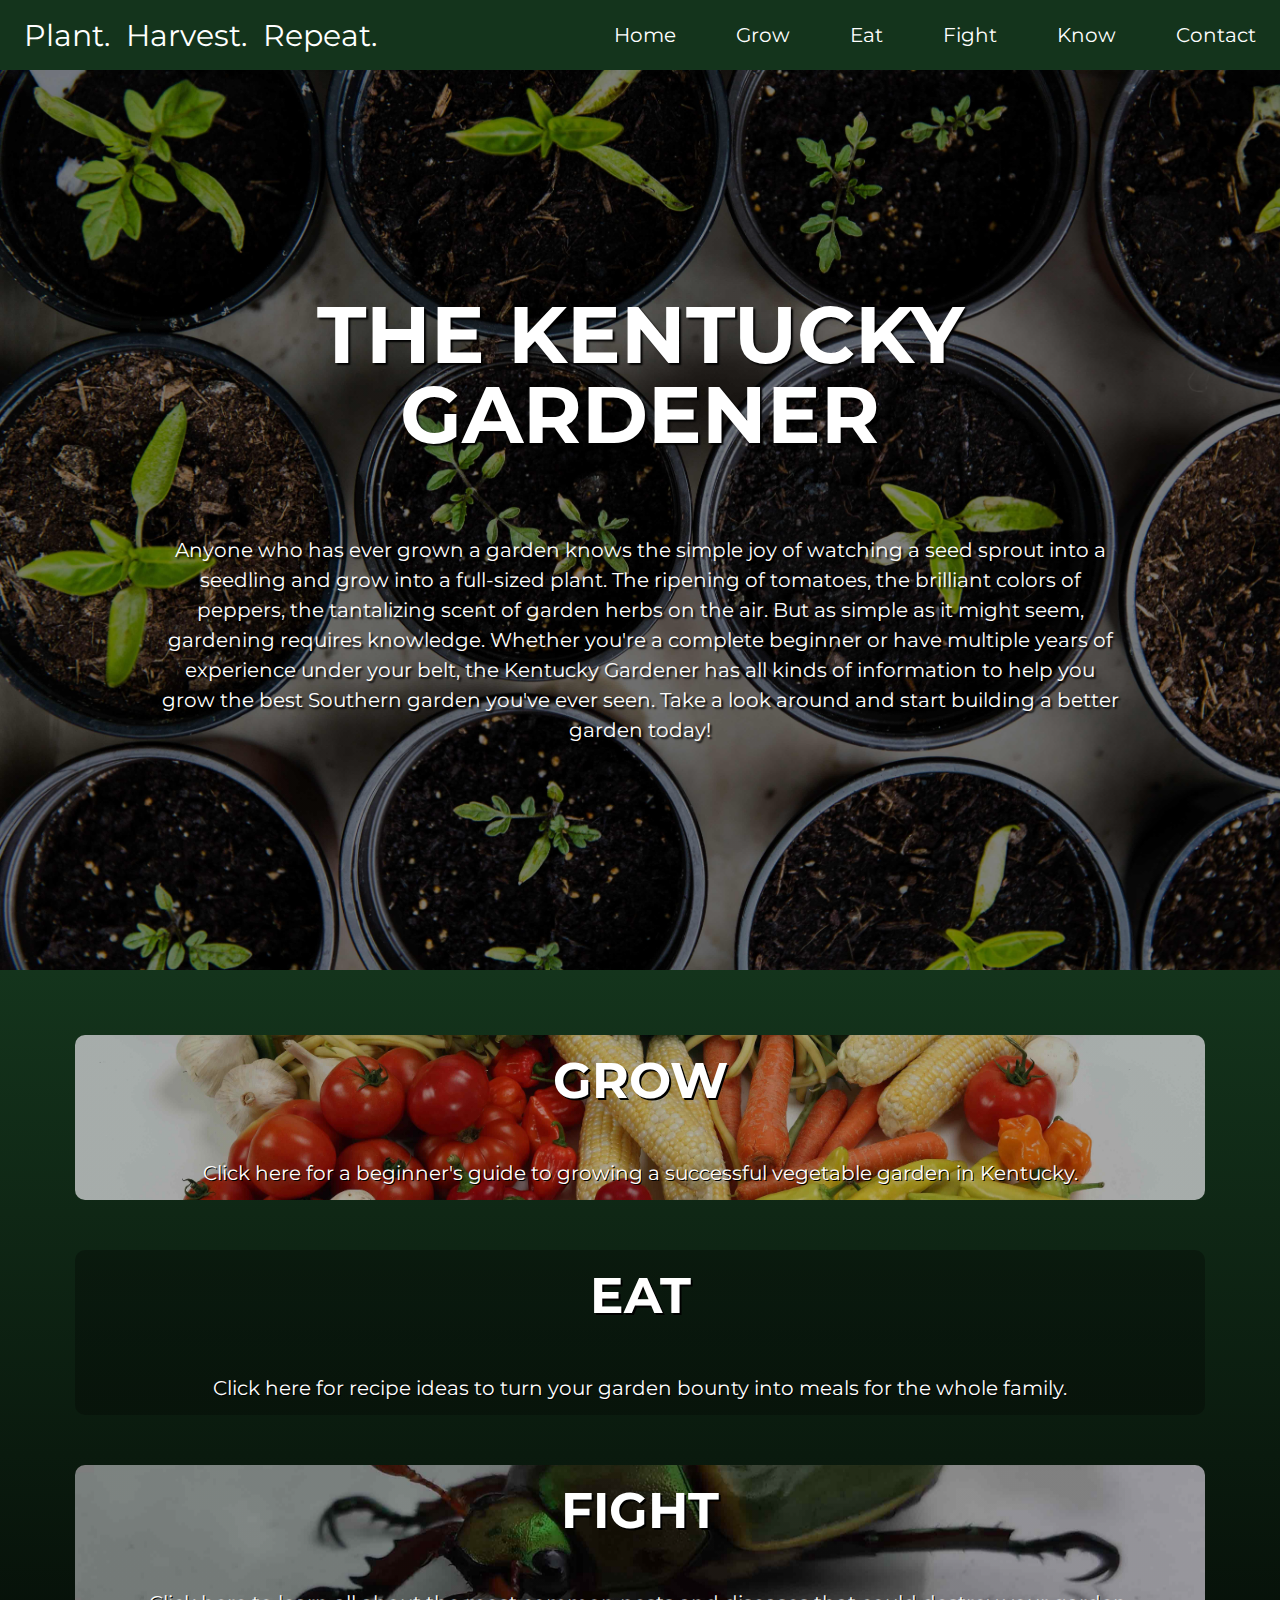
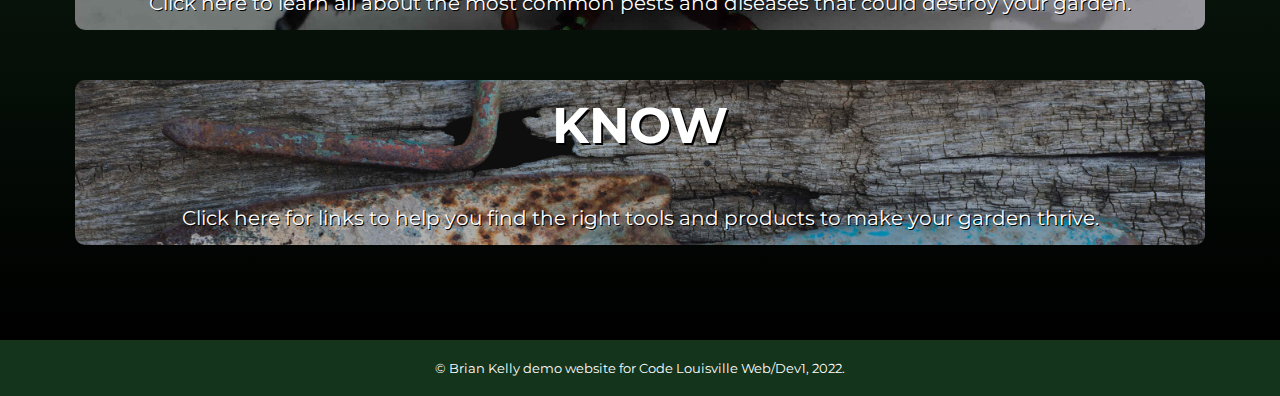
==== commit 663df014: "Added favicon. Final proofreading. Updated ReadMe file. Possibly finished?" ====
--- a/index.html
+++ b/index.html
@@ -8,12 +8,12 @@
     <link rel="stylesheet" href="styles.css">
     <script src="script.js" defer></script>
     <link href="https://fonts.googleapis.com/css2?family=Montserrat:wght@600&display=swap" rel="stylesheet">
-    <title>Kentucky Gardener | Home</title>
+    <title>Home | The Kentucky Gardener</title>
 </head>
 
 <body>
     <header>
-        <nav class="navbar">
+        <nav class="navbar" aria-label="Site navigation">
             <div class="slogan">Plant. &nbsp;Harvest. &nbsp;Repeat.</div>
             <ul class="nav-menu">
                 <li class="nav-item"><a href="/">Home</a></li>
--- a/styles.css
+++ b/styles.css
@@ -32,10 +32,24 @@
 }
 
 .nav-menu {
-    display: flex;
-    justify-content: space-between;
-    align-items: center;
-    gap: 60px;
+    position: fixed;
+    left: -100%;
+    top: 70px;
+    gap: 0;
+    flex-direction: column;
+    background-color: #14341c;
+    width: 100%;
+    text-align: center;
+    transition: .5s;
+}
+
+.nav-item {
+    margin: 16px 0;
+}
+
+.nav-menu.active {
+    left: 0;
+    background-color: rgb(3, 63, 20);
 }
 
 .nav-menu a:hover {
@@ -44,14 +58,14 @@
 }
 
 .slogan {
-    font-size: 1.7rem;
+    font-size: 20px;
     color: white;
 }
 
 /* hamburger menu (hidden unless viewed on a smartphone screen) */
 
 .hamburger {
-    display: none;
+    display: block;
     cursor: pointer;
     background: none;
     border: none;
@@ -67,6 +81,18 @@
     background-color: white;
 }
 
+.hamburger.active .bar:nth-child(1) {
+    transform: translateY(8px) rotate(45deg);
+}
+
+.hamburger.active .bar:nth-child(2) {
+    opacity: 0;
+}
+
+.hamburger.active .bar:nth-child(3) {
+    transform: translateY(-8px) rotate(-45deg);
+}
+
 /* main hero container for each page */
 
 .hero-container {
@@ -118,17 +144,17 @@
 
 .hero-content h1 {
     font-family: 'Montserrat', sans-serif;
-    font-size: 55px;
+    font-size: 50px;
     color: white;
     line-height: 1;
-    margin: 0 0 50px 0;
+    margin: 0 0 60px 0;
     text-transform: uppercase;
     text-shadow: 2px 2px 2px black;
 }
 
 .hero-content p {
     font-family: 'Montserrat', sans-serif;
-    font-size: 18px;
+    font-size: 14px;
     color: white;
     line-height: 1.5;
     text-shadow: 2px 2px 2px black;
@@ -234,23 +260,23 @@
 
 .accordion-section-header {
     text-align: center;
-    padding: 3rem 0;
-    font-size: 2.5rem;
+    padding: 48px 0;
+    font-size: 30px;
     color: white;
     text-shadow: 2px 2px 2px black;
 }
 
 .accordion-box {
-    width: 60%;
+    width: 80%;
     max-width: 1000px;
-    margin: 0 0 0.5rem 0;
+    margin: 0 0 8px 0;
 }
 
 .accordion-item {
     background-color: rgb(4, 110, 39);
     color: white;
-    margin: 1rem 0;
-    border-radius: 0.5rem;
+    margin: 16px 0;
+    border-radius: 8px;
     border-color: white;
     border-style: solid;
     border-width: 1px;
@@ -258,11 +284,11 @@
 }
 
 .accordion-item-header {
-    padding: 0.5rem 3rem 0.5rem 1rem;
-    min-height: 3.5rem;
-    line-height: 1.25rem;
+    padding: 8px 48px 8px 16px;
+    min-height: 56px;
+    line-height: 20px;
     font-weight: bold;
-    font-size: 1.5rem;
+    font-size: 20px;
     display: flex;
     align-items: center;
     position: relative;
@@ -272,9 +298,9 @@
 
 .accordion-item-header::after {
     content: "\25BE";
-    font-size: 2rem;
+    font-size: 32px;
     position: absolute;
-    right: 1rem;
+    right: 16px;
     transition: transform 0.3s ease-in-out;
 }
 
@@ -285,9 +311,8 @@
 .accordion-image {
     height: 134px;
     width: 150px;
-    float: left;
     object-fit: cover;
-    margin: 15px 20px 5px 0;
+    margin: 0;
     border-color: #14341c;
     border-style: solid;
     border-width: 2px;
@@ -300,18 +325,26 @@
 }
 
 .accordion-item-body-content {
-    padding: 1rem;
-    line-height: 1.5rem;
+    padding: 16px;
+    line-height: 24px;
     border-top: 2px solid;
     border-image: linear-gradient(to right, transparent, #14341c, transparent) 1;
     text-shadow: 1px 1px 1px black;
 }
 
+.accordion-item-body-content h4 {
+    font-size: 16px;
+}
+
+.accordion-item-body-content p {
+    font-size: 14px;
+}
+
 .accordion-item-body-content a {
-        font-size: 16px;
-        text-align: center;
-        display: block;
-        padding: 0 0 10px 0;
+    font-size: 14px;
+    text-align: center;
+    display: block;
+    padding: 0 0 10px 0;
 }
 
 .accordion-box:nth-last-of-type(1) {
@@ -335,6 +368,7 @@
 form h3 {
     color: white;
     font-weight: 800;
+    font-size: 16px;
     text-align: center;
     margin-bottom: 20px;
 }
@@ -366,69 +400,117 @@
     border-radius: 30px;
 }
 
-/* media query for smartphones. hides the hamburger menu on large screens
-and makes it appear on smaller ones. creates an "x" animation. makes the 
-main hero h1 and hero paragraphs smaller. also drops font size on the 
-h3 for the contact form and the h1 for the accordion headers*/
-
-@media(max-width:768px) {
+/* tablet media query */
+
+@media screen and (min-width:768px) {
+
+    .slogan {
+        font-size: 25px;
+    }
+
+    .hero-content h1 {
+        font-size: 65px;
+        margin: 0 0 70px 0;
+    }
+
+    .hero-content p {
+        font-size: 17px;
+    }
+
+    .accordion-section-header {
+        font-size: 40px;
+    }
+
+    .accordion-item-header {
+        font-size: 26px;
+    }
+
+    .accordion-item-body-content p {
+        font-size: 16px;
+    }
+
+    .accordion-item-body-content a {
+        font-size: 16px;
+        text-align: center;
+    }
+
+    .accordion-item-body-content h4 {
+        font-size: 20px;
+    }
+
+    .accordion-image {
+        float: left;
+        margin: 15px 20px 5px 0;
+    }
+
+    form h3 {
+        font-size: 24px;
+    }
+}
+
+/* desktop media query */
+
+@media screen and (min-width:1024px) {
+
     .hamburger {
-        display: block;
-    }
-
-    .hamburger.active .bar:nth-child(1) {
-        transform: translateY(8px) rotate(45deg);
-    }
-
-    .hamburger.active .bar:nth-child(2) {
-        opacity: 0;
-    }
-
-    .hamburger.active .bar:nth-child(3) {
-        transform: translateY(-8px) rotate(-45deg);
+        display: none
     }
 
     .nav-menu {
-        position: fixed;
-        left: -100%;
-        top: 70px;
-        gap: 0;
-        flex-direction: column;
-        background-color: #14341c;
-        width: 100%;
-        text-align: center;
-        transition: .5s;
-    }
-
-    .nav-item {
-        margin: 16px 0;
-    }
-
-    .nav-menu.active {
-        left: 0;
-        background-color: rgb(3, 63, 20);
+        display: flex;
+        justify-content: space-between;
+        align-items: center;
+        gap: 60px;
+        flex-direction: row;
+        left: unset;
+        top: unset;
+        width: unset;
+        position: unset;
     }
 
     .slogan {
-        font-size: 1rem;
+        font-size: 30px;
     }
 
     .hero-content h1 {
-        font-size: 40px;
+        font-size: 80px;
+        margin: 0 0 80px 0;
     }
 
     .hero-content p {
-        font-size: 16px;
+        font-size: 20px;
+    }
+
+    .accordion-box{
+        max-width: 60%;
+    }
+
+    .accordion-section-header {
+        font-size: 50px;
+    }
+
+    .accordion-item-header {
+        font-size: 32px;
+    }
+
+    .accordion-item-body-content p {
+        font-size: 18px;
+    }
+
+    .accordion-item-body-content a {
+        font-size: 18px;
+    }
+
+    .accordion-item-body-content h4 {
+        font-size: 24px;
+    }
+
+    .accordion-image {
+        float: left;
+        margin: 15px 20px 5px 0;
     }
 
     form h3 {
-        font-size: 16px;
-    }
-
-    .accordion-item-header {
-        font-size: 1rem;
-    }
-    .accordion-item-body-content a {
-        text-align: left;
-}
+        font-size: 30px;
+    }
 }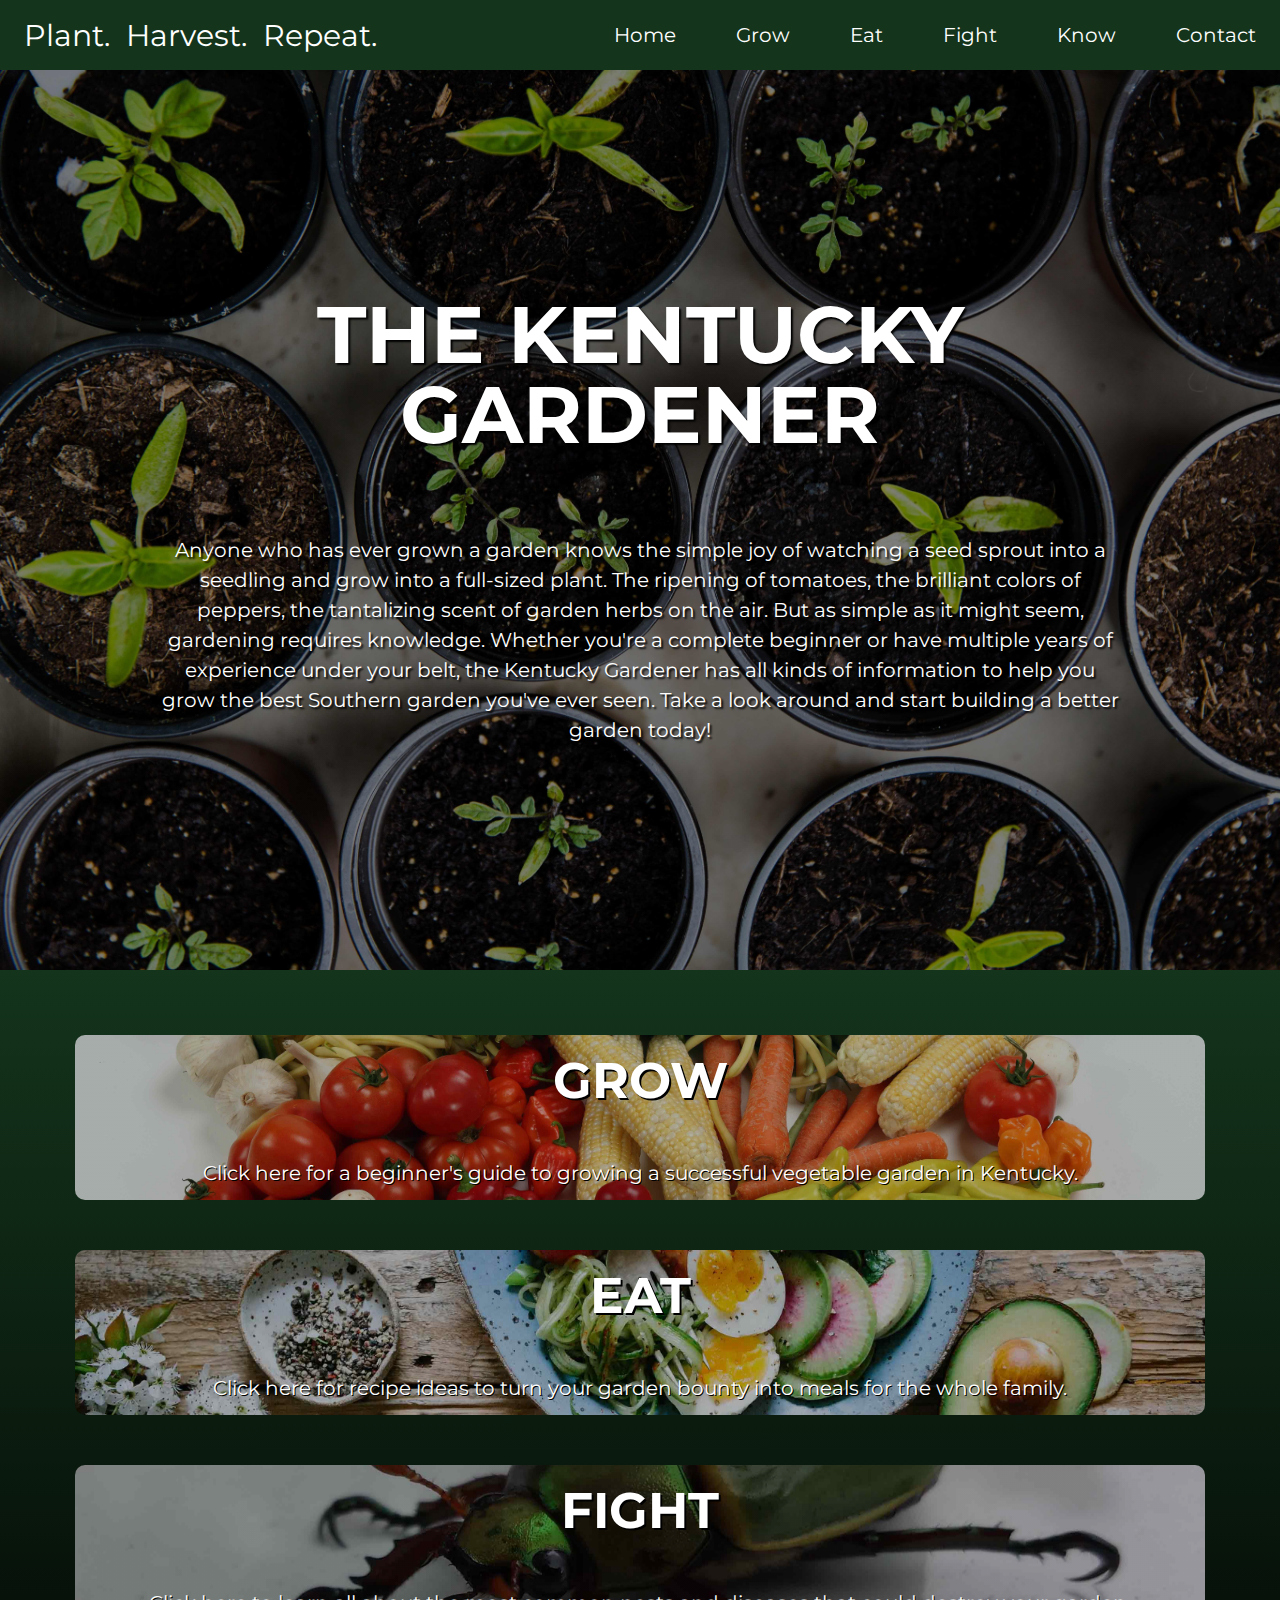
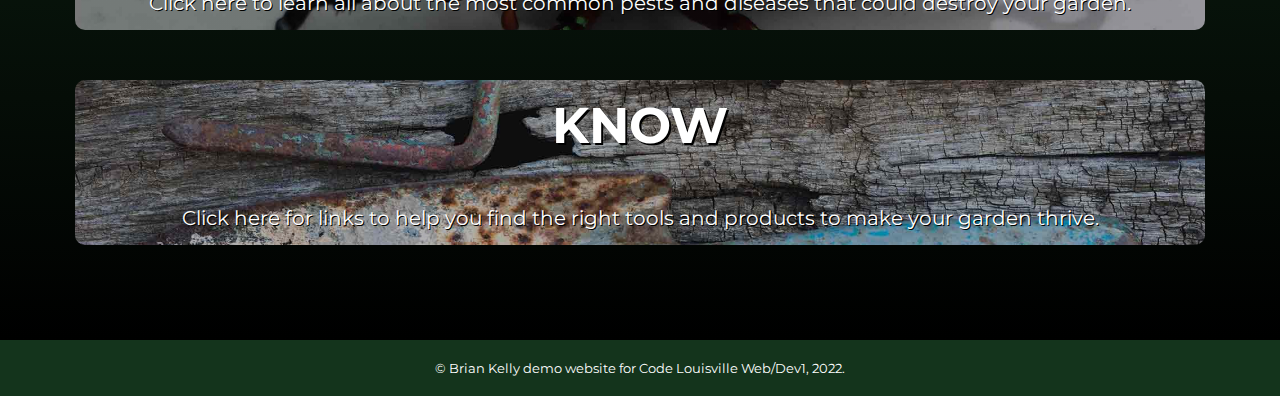
==== commit dfd64f36: "Changed preparation instructions on the EAT page from ul to ol. Added ol changes to media queries. U" ====
--- a/index.html
+++ b/index.html
@@ -16,7 +16,7 @@
         <nav class="navbar" aria-label="Site navigation">
             <div class="slogan">Plant. &nbsp;Harvest. &nbsp;Repeat.</div>
             <ul class="nav-menu">
-                <li class="nav-item"><a href="/">Home</a></li>
+                <li class="nav-item"><a href="index.html">Home</a></li>
                 <li class="nav-item"><a href="grow.html">Grow</a></li>
                 <li class="nav-item"><a href="eat.html">Eat</a></li>
                 <li class="nav-item"><a href="fight.html">Fight</a></li>
--- a/styles.css
+++ b/styles.css
@@ -1,4 +1,4 @@
-/* styling for entire document, including google fonts */
+/* styling for entire document, including google font stack */
 
 * {
     box-sizing: border-box;
@@ -7,7 +7,7 @@
     font-family: 'Montserrat', sans-serif;
 }
 
-/* header and navigation */
+/* header, slogan and navigation styling */
 
 header {
     background-color: #14341c;
@@ -62,7 +62,7 @@
     color: white;
 }
 
-/* hamburger menu (hidden unless viewed on a smartphone screen) */
+/* hamburger menu styling (hidden unless viewed on a smartphone or tablet screen) */
 
 .hamburger {
     display: block;
@@ -81,6 +81,8 @@
     background-color: white;
 }
 
+/* hamburger "X" transformation */
+
 .hamburger.active .bar:nth-child(1) {
     transform: translateY(8px) rotate(45deg);
 }
@@ -93,7 +95,7 @@
     transform: translateY(-8px) rotate(-45deg);
 }
 
-/* main hero container for each page */
+/* main hero container styling for each page */
 
 .hero-container {
     display: flex;
@@ -132,7 +134,7 @@
     background-position: center;
 }
 
-/* main hero content */
+/* main hero content styling */
 
 .hero-content {
     width: 100%;
@@ -160,7 +162,7 @@
     text-shadow: 2px 2px 2px black;
 }
 
-/* clickable card section */
+/* homepage clickable card/link section */
 
 .card-container {
     background-color: #14341c;
@@ -207,7 +209,7 @@
     background-image: linear-gradient(rgba(0, 0, 0, 30%), rgba(0, 0, 0, 30%)), url(images/know.jpg);
 }
 
-/* assign varous traits to the cards */
+/* assign varous styling to the cards */
 
 .card:hover {
     transform: translateY(-7px);
@@ -231,23 +233,7 @@
     color: white;
 }
 
-/* main footer for each page */
-
-.footer-container {
-    background: #14341c;
-    display: flex;
-    justify-content: center;
-    align-items: center;
-    padding: 20px;
-}
-
-.footer-content {
-    font-size: 13px;
-    color: white;
-    text-align: center;
-}
-
-/* accordion content boxes for grow, eat, fight, and know sub-pages */
+/* accordion content box styling for grow, eat, fight, and know sub-pages */
 
 .accordion-container {
     display: flex;
@@ -296,6 +282,8 @@
     text-shadow: 1px 1px 1px black;
 }
 
+/* accordion box traingle graphic animation */
+
 .accordion-item-header::after {
     content: "\25BE";
     font-size: 32px;
@@ -308,15 +296,20 @@
     transform: rotate(-180deg);
 }
 
+/* image styling inside the accordion boxes */
+
 .accordion-image {
+    display: block;
     height: 134px;
     width: 150px;
     object-fit: cover;
-    margin: 0;
+    margin: auto;
     border-color: #14341c;
     border-style: solid;
     border-width: 2px;
 }
+
+/* accordion box text and links styling */
 
 .accordion-item-body {
     max-height: 0;
@@ -340,9 +333,17 @@
     font-size: 14px;
 }
 
+.accordion-item-body-content ul li {
+    font-size: 14px;
+}
+
+.accordion-item-body-content ol li {
+    font-size: 14px;
+}
+
 .accordion-item-body-content a {
     font-size: 14px;
-    text-align: center;
+    text-align: left;
     display: block;
     padding: 0 0 10px 0;
 }
@@ -363,7 +364,7 @@
     border-radius: 10px;
 }
 
-/* contact form header */
+/* contact form header styling */
 
 form h3 {
     color: white;
@@ -400,6 +401,22 @@
     border-radius: 30px;
 }
 
+/* main footer styling */
+
+.footer-container {
+    background: #14341c;
+    display: flex;
+    justify-content: center;
+    align-items: center;
+    padding: 20px;
+}
+
+.footer-content {
+    font-size: 13px;
+    color: white;
+    text-align: center;
+}
+
 /* tablet media query */
 
 @media screen and (min-width:768px) {
@@ -426,6 +443,14 @@
     }
 
     .accordion-item-body-content p {
+        font-size: 16px;
+    }
+
+    .accordion-item-body-content ul li {
+        font-size: 16px;
+    }
+
+    .accordion-item-body-content ol li {
         font-size: 16px;
     }
 
@@ -481,7 +506,7 @@
         font-size: 20px;
     }
 
-    .accordion-box{
+    .accordion-box {
         max-width: 60%;
     }
 
@@ -494,6 +519,14 @@
     }
 
     .accordion-item-body-content p {
+        font-size: 18px;
+    }
+
+    .accordion-item-body-content ul li {
+        font-size: 18px;
+    }
+
+    .accordion-item-body-content ol li {
         font-size: 18px;
     }
 
